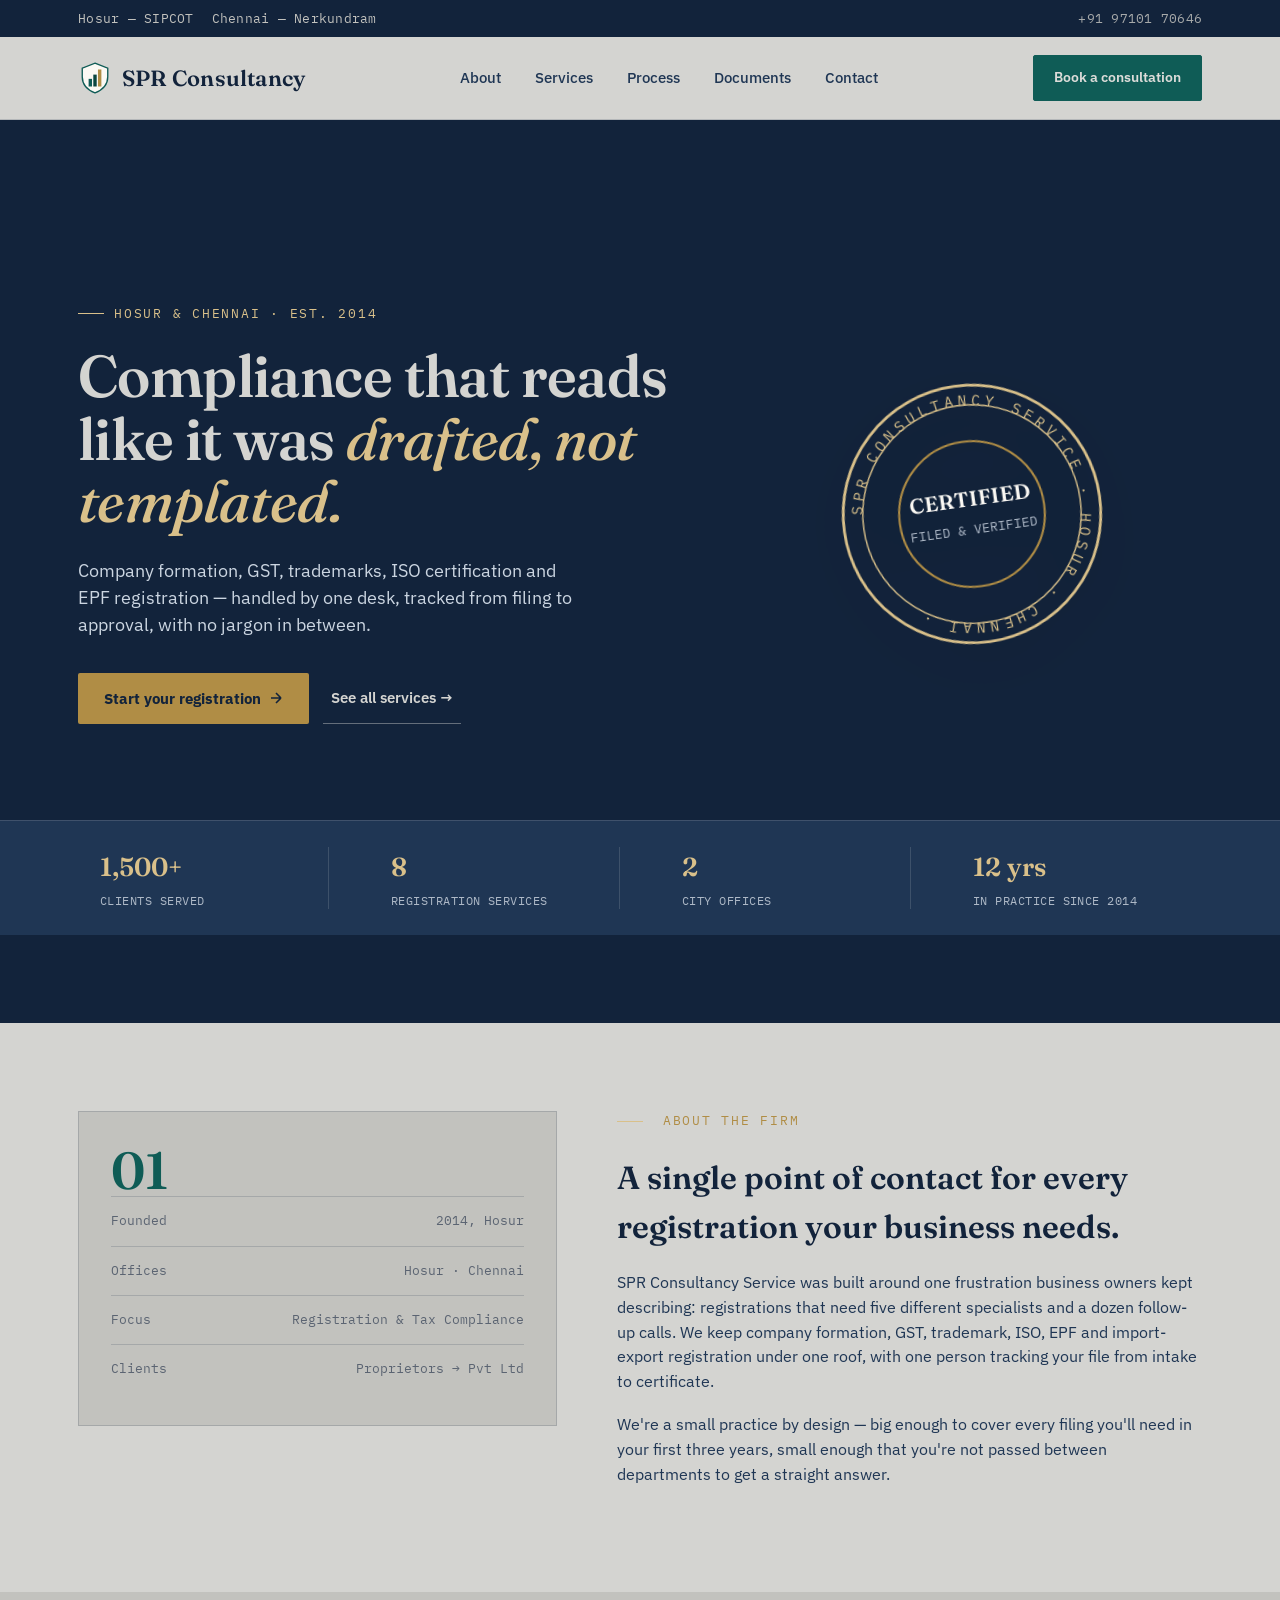
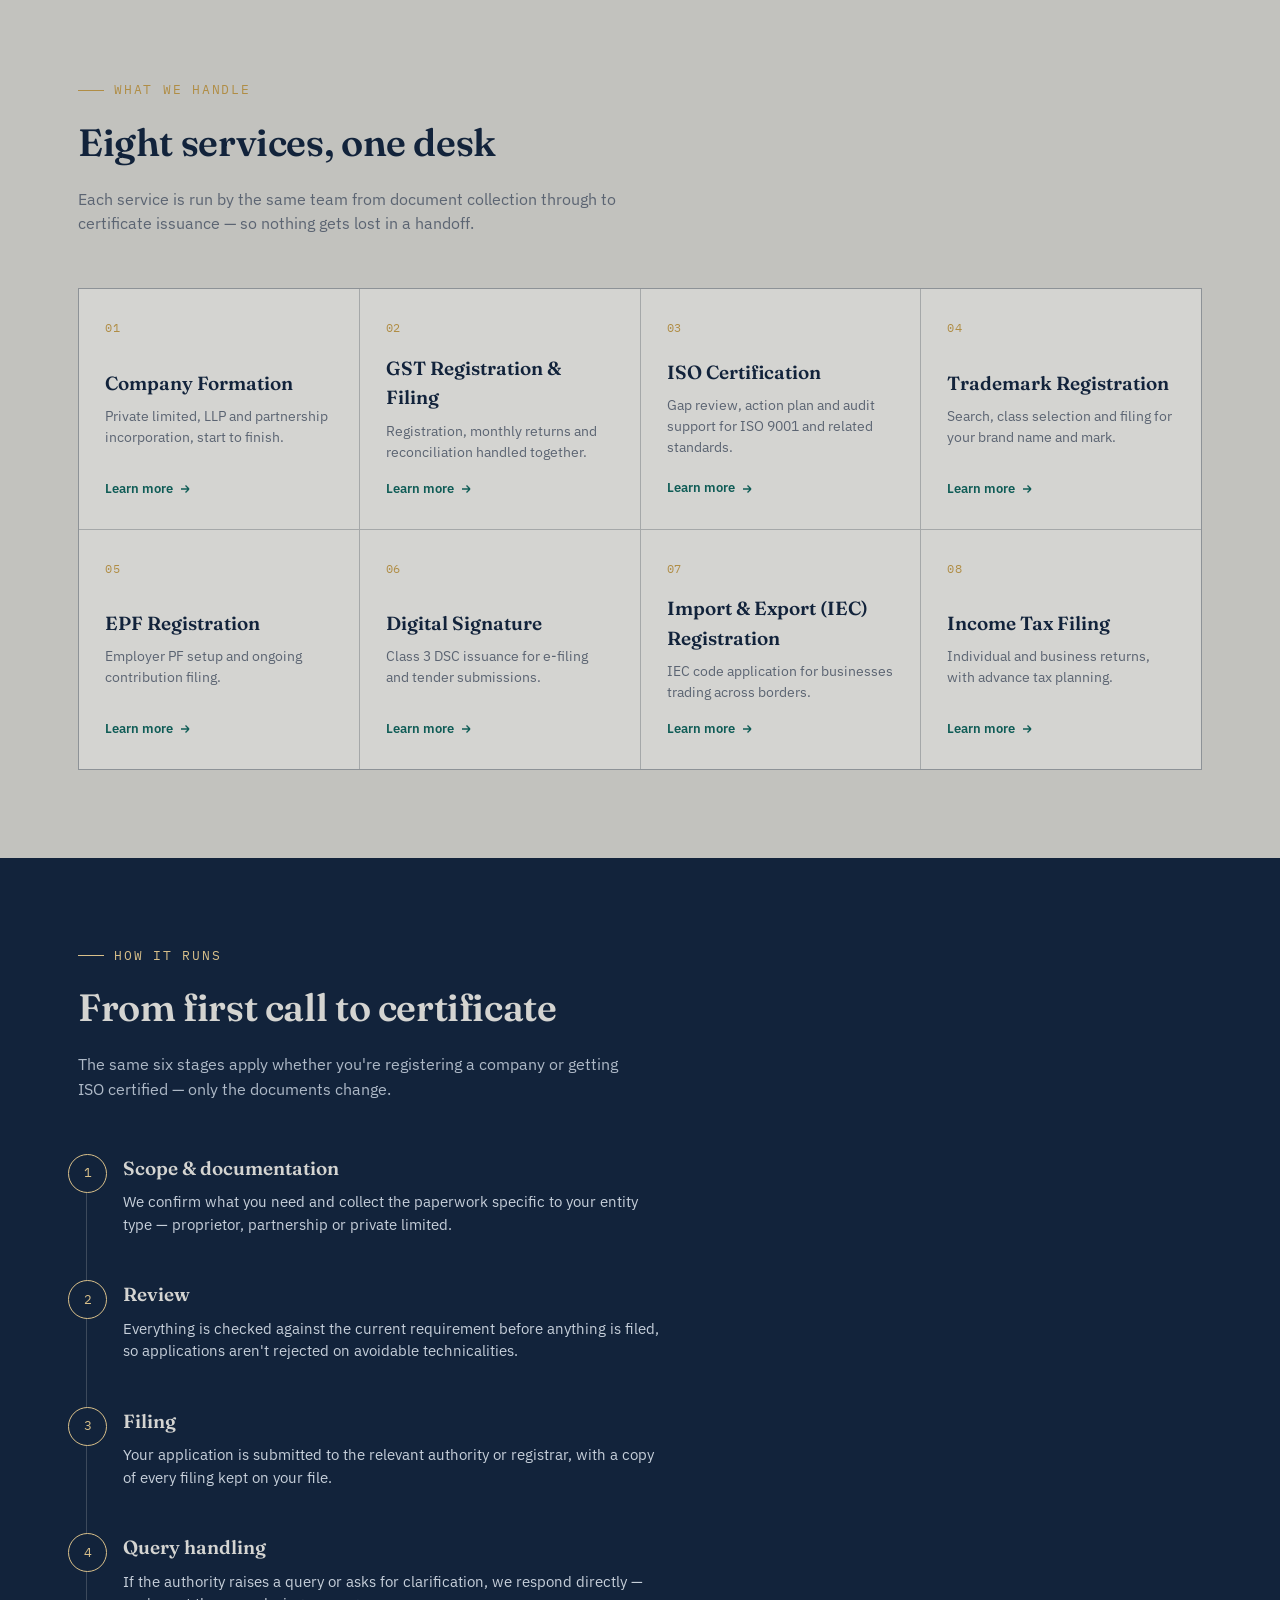
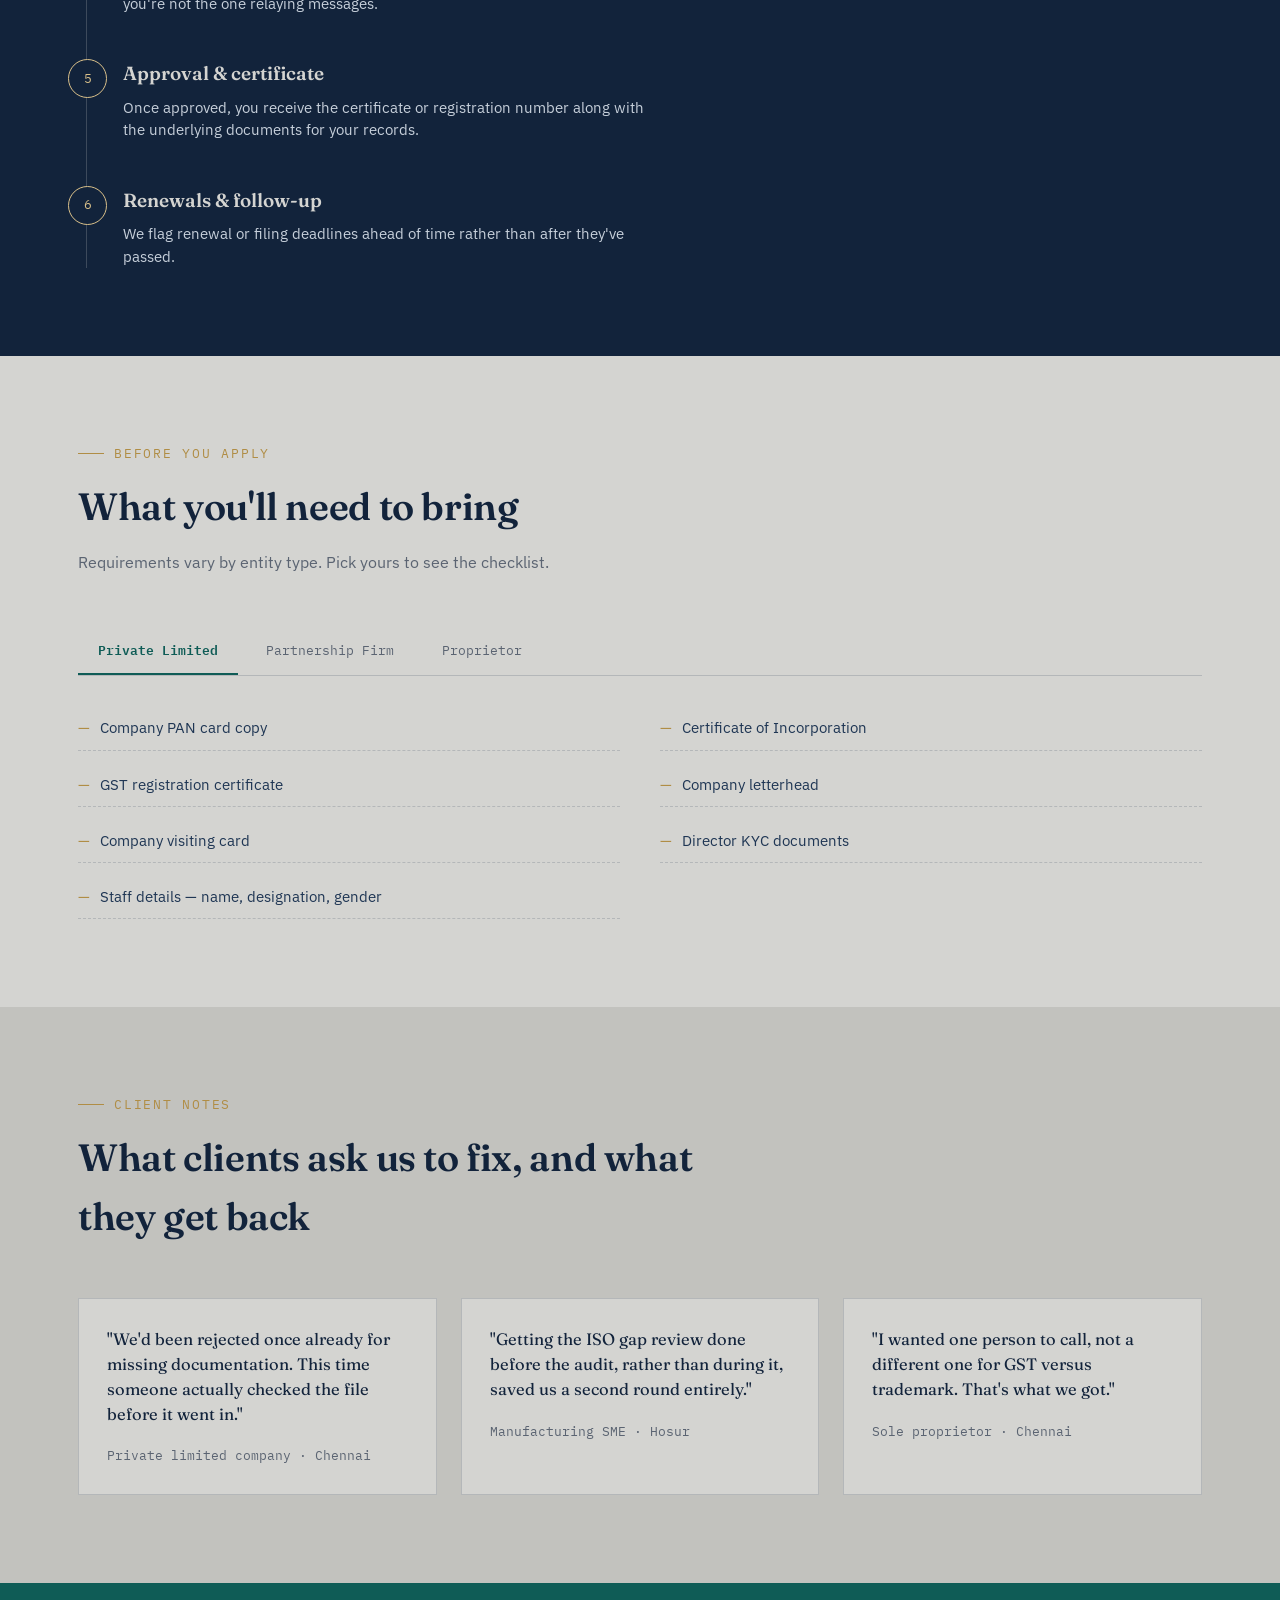
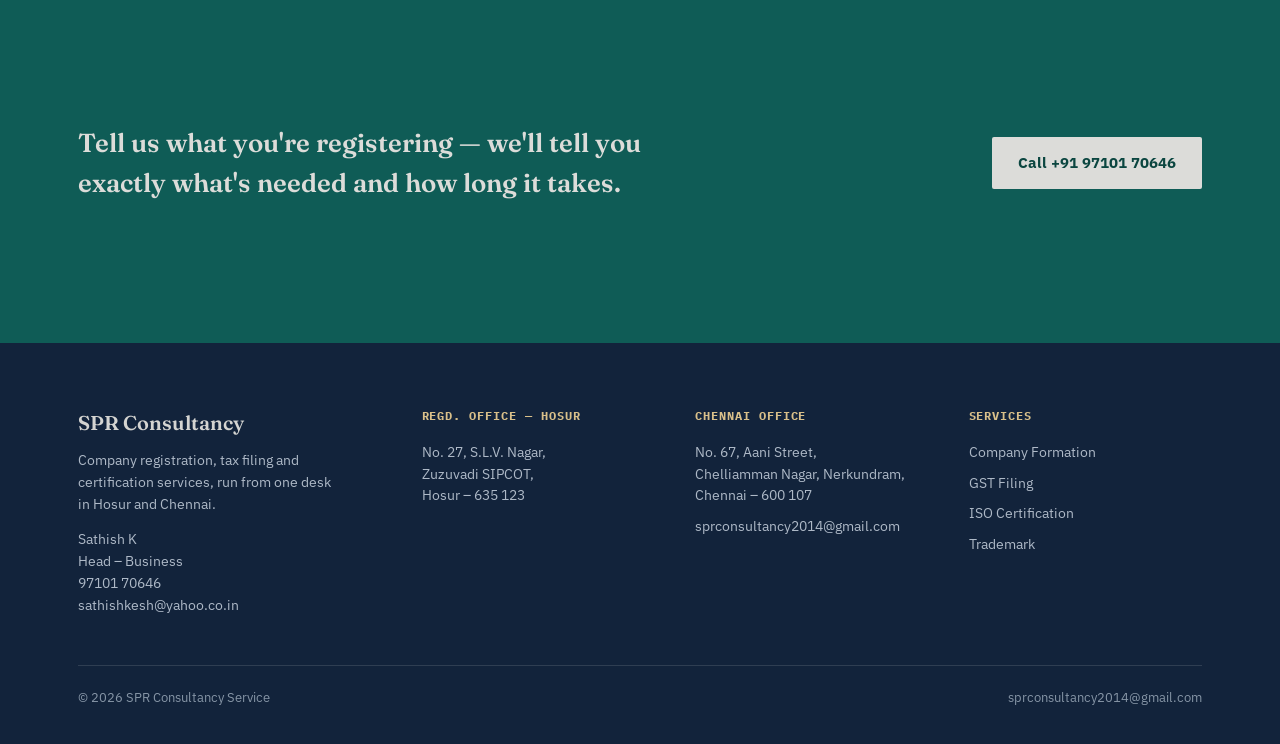
==== index.html @ db02fab6 "live" ====
<!DOCTYPE html>
<html lang="en">
<head>
<meta charset="UTF-8">
<meta name="viewport" content="width=device-width, initial-scale=1.0">
<title>SPR Consultancy Service — Business Registration, GST, ISO &amp; More</title>
<link rel="preconnect" href="https://fonts.googleapis.com">
<link rel="preconnect" href="https://fonts.gstatic.com" crossorigin>
<link href="https://fonts.googleapis.com/css2?family=Fraunces:opsz,wght@9..144,400;9..144,500;9..144,600&family=IBM+Plex+Sans:wght@400;500;600;700&family=IBM+Plex+Mono:wght@400;500&display=swap" rel="stylesheet">
<link rel="stylesheet" href="style.css">
</head>
<body>

<div class="topbar">
  <div class="wrap">
    <div class="locs"><span>Hosur — SIPCOT</span><span>Chennai — Nerkundram</span></div>
    <div><a href="tel:+919710170646">+91 97101 70646</a></div>
  </div>
</div>

<header class="nav">
  <div class="wrap">
    <div class="brand">
      <svg class="mark" viewBox="0 0 40 40" fill="none" xmlns="http://www.w3.org/2000/svg">
        <path d="M20 2.5 L35 8.5 V18.5 C35 27.5 29 34 20 37.5 C11 34 5 27.5 5 18.5 V8.5 Z" stroke="#0F5C56" stroke-width="1.6" fill="#FBF9F4"/>
        <rect x="12.5" y="21" width="4" height="9" fill="#0F5C56"/>
        <rect x="18" y="16" width="4" height="14" fill="#0B4640"/>
        <rect x="23.5" y="10" width="4" height="20" fill="#B08D45"/>
      </svg>
      SPR Consultancy
    </div>
    <nav class="navlinks">
      <a href="about.html">About</a>
      <a href="services.html">Services</a>
      <a href="#process">Process</a>
      <a href="#documents">Documents</a>
      <a href="contact.html">Contact</a>
    </nav>
    <a class="nav-cta" href="contact.html">Book a consultation</a>
  </div>
</header>

<section class="hero">
  <div class="wrap">
    <div>
      <div class="eyebrow">Hosur &amp; Chennai · Est. 2014</div>
      <h1>Compliance that reads like it was <em>drafted, not templated.</em></h1>
      <p class="lede">Company formation, GST, trademarks, ISO certification and EPF registration — handled by one desk, tracked from filing to approval, with no jargon in between.</p>
      <div class="hero-ctas">
        <a class="btn-primary" href="contact.html">
          Start your registration
          <svg width="14" height="14" viewBox="0 0 14 14" fill="none"><path d="M2 7H12M12 7L7 2M12 7L7 12" stroke="currentColor" stroke-width="1.6"/></svg>
        </a>
        <a class="btn-ghost" href="services.html">See all services →</a>
      </div>
    </div>
    <div class="stamp-wrap">
      <svg class="stamp" viewBox="0 0 200 200" xmlns="http://www.w3.org/2000/svg">
        <circle cx="100" cy="100" r="92" fill="none" stroke="#D9C08A" stroke-width="2"/>
        <circle cx="100" cy="100" r="78" fill="none" stroke="#D9C08A" stroke-width="1"/>
        <path id="circlePath" d="M 100,100 m -78,0 a 78,78 0 1,1 156,0 a 78,78 0 1,1 -156,0" fill="none"/>
        <text font-family="IBM Plex Mono, monospace" font-size="10.5" fill="#D9C08A" letter-spacing="3">
          <textPath href="#circlePath" startOffset="2%">SPR CONSULTANCY SERVICE · HOSUR · CHENNAI ·</textPath>
        </text>
        <circle cx="100" cy="100" r="52" fill="none" stroke="#B08D45" stroke-width="1.5"/>
        <text x="100" y="94" text-anchor="middle" font-family="Fraunces, serif" font-size="15" fill="#FBF9F4" font-weight="600">CERTIFIED</text>
        <text x="100" y="114" text-anchor="middle" font-family="IBM Plex Mono, monospace" font-size="9" fill="#AEB9C7">FILED &amp; VERIFIED</text>
      </svg>
    </div>
  </div>
  <div class="hero-stats">
    <div class="wrap">
      <div class="stat"><div class="num">1,500+</div><div class="lbl">CLIENTS SERVED</div></div>
      <div class="stat"><div class="num">8</div><div class="lbl">REGISTRATION SERVICES</div></div>
      <div class="stat"><div class="num">2</div><div class="lbl">CITY OFFICES</div></div>
      <div class="stat"><div class="num">12 yrs</div><div class="lbl">IN PRACTICE SINCE 2014</div></div>
    </div>
  </div>
</section>

<section class="about" id="about">
  <div class="wrap">
    <div class="about-figure">
      <div class="big">01</div>
      <div class="row"><span>Founded</span><span>2014, Hosur</span></div>
      <div class="row"><span>Offices</span><span>Hosur · Chennai</span></div>
      <div class="row"><span>Focus</span><span>Registration &amp; Tax Compliance</span></div>
      <div class="row"><span>Clients</span><span>Proprietors → Pvt Ltd</span></div>
    </div>
    <div>
      <div class="eyebrow" style="color:var(--gold)"><span></span>About the firm</div>
      <h2 style="font-family:var(--display); font-size:32px; font-weight:600; margin-bottom:18px;">A single point of contact for every registration your business needs.</h2>
      <p>SPR Consultancy Service was built around one frustration business owners kept describing: registrations that need five different specialists and a dozen follow-up calls. We keep company formation, GST, trademark, ISO, EPF and import-export registration under one roof, with one person tracking your file from intake to certificate.</p>
      <p>We're a small practice by design — big enough to cover every filing you'll need in your first three years, small enough that you're not passed between departments to get a straight answer.</p>
    </div>
  </div>
</section>

<section class="services" id="services">
  <div class="wrap">
    <div class="section-head">
      <div class="eyebrow">What we handle</div>
      <h2>Eight services, one desk</h2>
      <p>Each service is run by the same team from document collection through to certificate issuance — so nothing gets lost in a handoff.</p>
    </div>
    <div class="service-grid">
      <a class="service-card" href="services.html#company-formation">
        <div class="idx">01</div>
        <div><h3>Company Formation</h3><p>Private limited, LLP and partnership incorporation, start to finish.</p></div>
        <div class="go">Learn more <svg width="12" height="12" viewBox="0 0 12 12" fill="none"><path d="M2 6H10M10 6L6.5 2.5M10 6L6.5 9.5" stroke="currentColor" stroke-width="1.4"/></svg></div>
      </a>
      <a class="service-card" href="services.html#gst">
        <div class="idx">02</div>
        <div><h3>GST Registration &amp; Filing</h3><p>Registration, monthly returns and reconciliation handled together.</p></div>
        <div class="go">Learn more <svg width="12" height="12" viewBox="0 0 12 12" fill="none"><path d="M2 6H10M10 6L6.5 2.5M10 6L6.5 9.5" stroke="currentColor" stroke-width="1.4"/></svg></div>
      </a>
      <a class="service-card" href="services.html#iso-certification">
        <div class="idx">03</div>
        <div><h3>ISO Certification</h3><p>Gap review, action plan and audit support for ISO 9001 and related standards.</p></div>
        <div class="go">Learn more <svg width="12" height="12" viewBox="0 0 12 12" fill="none"><path d="M2 6H10M10 6L6.5 2.5M10 6L6.5 9.5" stroke="currentColor" stroke-width="1.4"/></svg></div>
      </a>
      <a class="service-card" href="services.html#trademark">
        <div class="idx">04</div>
        <div><h3>Trademark Registration</h3><p>Search, class selection and filing for your brand name and mark.</p></div>
        <div class="go">Learn more <svg width="12" height="12" viewBox="0 0 12 12" fill="none"><path d="M2 6H10M10 6L6.5 2.5M10 6L6.5 9.5" stroke="currentColor" stroke-width="1.4"/></svg></div>
      </a>
      <a class="service-card" href="services.html#epf">
        <div class="idx">05</div>
        <div><h3>EPF Registration</h3><p>Employer PF setup and ongoing contribution filing.</p></div>
        <div class="go">Learn more <svg width="12" height="12" viewBox="0 0 12 12" fill="none"><path d="M2 6H10M10 6L6.5 2.5M10 6L6.5 9.5" stroke="currentColor" stroke-width="1.4"/></svg></div>
      </a>
      <a class="service-card" href="services.html#digital-signature">
        <div class="idx">06</div>
        <div><h3>Digital Signature</h3><p>Class 3 DSC issuance for e-filing and tender submissions.</p></div>
        <div class="go">Learn more <svg width="12" height="12" viewBox="0 0 12 12" fill="none"><path d="M2 6H10M10 6L6.5 2.5M10 6L6.5 9.5" stroke="currentColor" stroke-width="1.4"/></svg></div>
      </a>
      <a class="service-card" href="services.html#import-export">
        <div class="idx">07</div>
        <div><h3>Import &amp; Export (IEC) Registration</h3><p>IEC code application for businesses trading across borders.</p></div>
        <div class="go">Learn more <svg width="12" height="12" viewBox="0 0 12 12" fill="none"><path d="M2 6H10M10 6L6.5 2.5M10 6L6.5 9.5" stroke="currentColor" stroke-width="1.4"/></svg></div>
      </a>
      <a class="service-card" href="services.html#income-tax">
        <div class="idx">08</div>
        <div><h3>Income Tax Filing</h3><p>Individual and business returns, with advance tax planning.</p></div>
        <div class="go">Learn more <svg width="12" height="12" viewBox="0 0 12 12" fill="none"><path d="M2 6H10M10 6L6.5 2.5M10 6L6.5 9.5" stroke="currentColor" stroke-width="1.4"/></svg></div>
      </a>
    </div>
  </div>
</section>

<section class="process" id="process">
  <div class="wrap">
    <div class="section-head">
      <div class="eyebrow">How it runs</div>
      <h2>From first call to certificate</h2>
      <p>The same six stages apply whether you're registering a company or getting ISO certified — only the documents change.</p>
    </div>
    <div class="timeline">
      <div class="tl-step" data-n="1"><h4>Scope &amp; documentation</h4><p>We confirm what you need and collect the paperwork specific to your entity type — proprietor, partnership or private limited.</p></div>
      <div class="tl-step" data-n="2"><h4>Review</h4><p>Everything is checked against the current requirement before anything is filed, so applications aren't rejected on avoidable technicalities.</p></div>
      <div class="tl-step" data-n="3"><h4>Filing</h4><p>Your application is submitted to the relevant authority or registrar, with a copy of every filing kept on your file.</p></div>
      <div class="tl-step" data-n="4"><h4>Query handling</h4><p>If the authority raises a query or asks for clarification, we respond directly — you're not the one relaying messages.</p></div>
      <div class="tl-step" data-n="5"><h4>Approval &amp; certificate</h4><p>Once approved, you receive the certificate or registration number along with the underlying documents for your records.</p></div>
      <div class="tl-step" data-n="6"><h4>Renewals &amp; follow-up</h4><p>We flag renewal or filing deadlines ahead of time rather than after they've passed.</p></div>
    </div>
  </div>
</section>

<section class="docs" id="documents">
  <div class="wrap">
    <div class="section-head">
      <div class="eyebrow">Before you apply</div>
      <h2>What you'll need to bring</h2>
      <p>Requirements vary by entity type. Pick yours to see the checklist.</p>
    </div>
    <div class="doc-tabs">
      <button class="doc-tab active" data-tab="pvt">Private Limited</button>
      <button class="doc-tab" data-tab="partner">Partnership Firm</button>
      <button class="doc-tab" data-tab="prop">Proprietor</button>
    </div>
    <ul class="doc-panel active" id="pvt">
      <li>Company PAN card copy</li>
      <li>Certificate of Incorporation</li>
      <li>GST registration certificate</li>
      <li>Company letterhead</li>
      <li>Company visiting card</li>
      <li>Director KYC documents</li>
      <li>Staff details — name, designation, gender</li>
    </ul>
    <ul class="doc-panel" id="partner">
      <li>Firm PAN card copy</li>
      <li>Partnership deed</li>
      <li>GST registration certificate</li>
      <li>Firm letterhead</li>
      <li>Firm visiting card</li>
      <li>Partner KYC documents</li>
      <li>Staff details — name, designation, gender</li>
    </ul>
    <ul class="doc-panel" id="prop">
      <li>PAN card copy</li>
      <li>Aadhaar card</li>
      <li>GST registration certificate</li>
      <li>Business letterhead</li>
      <li>Business visiting card</li>
      <li>Proprietor KYC documents</li>
      <li>Staff details — name, designation, gender</li>
    </ul>
  </div>
</section>

<section class="reviews">
  <div class="wrap">
    <div class="section-head">
      <div class="eyebrow">Client notes</div>
      <h2>What clients ask us to fix, and what they get back</h2>
    </div>
    <div class="review-row">
      <div class="review-card">
        <div class="quote">"We'd been rejected once already for missing documentation. This time someone actually checked the file before it went in."</div>
        <div class="who">Private limited company · Chennai</div>
      </div>
      <div class="review-card">
        <div class="quote">"Getting the ISO gap review done before the audit, rather than during it, saved us a second round entirely."</div>
        <div class="who">Manufacturing SME · Hosur</div>
      </div>
      <div class="review-card">
        <div class="quote">"I wanted one person to call, not a different one for GST versus trademark. That's what we got."</div>
        <div class="who">Sole proprietor · Chennai</div>
      </div>
    </div>
  </div>
</section>

<section class="cta-band" id="contact">
  <div class="wrap">
    <h3>Tell us what you're registering — we'll tell you exactly what's needed and how long it takes.</h3>
    <a class="btn-primary" href="tel:+919710170646">Call +91 97101 70646</a>
  </div>
</section>

<footer>
  <div class="wrap">
    <div class="foot-grid">
      <div class="foot-col">
        <div class="foot-brand">SPR Consultancy</div>
        <p style="max-width:32ch;">Company registration, tax filing and certification services, run from one desk in Hosur and Chennai.</p>
        <p style="margin-top:14px;">Sathish K<br>Head – Business<br><a href="tel:+919710170646">97101 70646</a><br><a href="mailto:sathishkesh@yahoo.co.in">sathishkesh@yahoo.co.in</a></p>
      </div>
      <div class="foot-col">
        <h5>Regd. Office — Hosur</h5>
        <p>No. 27, S.L.V. Nagar,<br>Zuzuvadi SIPCOT,<br>Hosur – 635 123</p>
      </div>
      <div class="foot-col">
        <h5>Chennai Office</h5>
        <p>No. 67, Aani Street,<br>Chelliamman Nagar, Nerkundram,<br>Chennai – 600 107</p>
        <p><a href="mailto:sprconsultancy2014@gmail.com">sprconsultancy2014@gmail.com</a></p>
      </div>
      <div class="foot-col">
        <h5>Services</h5>
        <ul>
          <li><a href="services.html">Company Formation</a></li>
          <li><a href="services.html">GST Filing</a></li>
          <li><a href="services.html">ISO Certification</a></li>
          <li><a href="services.html">Trademark</a></li>
        </ul>
      </div>
    </div>
    <div class="foot-bottom">
      <span>© 2026 SPR Consultancy Service</span>
      <span>sprconsultancy2014@gmail.com</span>
    </div>
  </div>
</footer>

<script>
  document.querySelectorAll('.doc-tab').forEach(tab=>{
    tab.addEventListener('click', ()=>{
      document.querySelectorAll('.doc-tab').forEach(t=>t.classList.remove('active'));
      document.querySelectorAll('.doc-panel').forEach(p=>p.classList.remove('active'));
      tab.classList.add('active');
      document.getElementById(tab.dataset.tab).classList.add('active');
    });
  });
</script>

</body>
</html>
---- style.css ----
:root{
    --ink:#12233B;
    --ink-soft:#1F3654;
    --paper:#D4D4D1;
    --paper-dim:#C2C2BE;
    --teal:#0F5C56;
    --teal-deep:#0B4640;
    --gold:#B08D45;
    --gold-soft:#D9C08A;
    --slate:#5B6472;
    --line:rgba(18,35,59,0.16);
    --white:#DCDCD9;

    --display:'Fraunces', serif;
    --body:'IBM Plex Sans', sans-serif;
    --mono:'IBM Plex Mono', monospace;
  }

  *{box-sizing:border-box; margin:0; padding:0;}
  html{scroll-behavior:smooth;}
  body{
    font-family:var(--body);
    color:var(--ink);
    background:var(--paper);
    line-height:1.55;
    -webkit-font-smoothing:antialiased;
  }
  img{max-width:100%; display:block;}
  a{color:inherit; text-decoration:none;}
  ul{list-style:none;}
  .wrap{max-width:1180px; margin:0 auto; padding:0 28px;}

  @media (prefers-reduced-motion: reduce){
    *{animation-duration:0.001ms !important; animation-iteration-count:1 !important; transition-duration:0.001ms !important;}
  }

  /* ---------- Top bar ---------- */
  .topbar{
    background:var(--ink);
    color:var(--paper-dim);
    font-family:var(--mono);
    font-size:12.5px;
    letter-spacing:0.02em;
  }
  .topbar .wrap{
    display:flex; justify-content:space-between; align-items:center;
    padding-top:9px; padding-bottom:9px; flex-wrap:wrap; gap:6px;
  }
  .topbar a{opacity:0.85; transition:opacity .15s;}
  .topbar a:hover{opacity:1;}
  .topbar .locs span{margin-right:18px;}
  .topbar .locs span:last-child{margin-right:0;}

  /* ---------- Nav ---------- */
  header.nav{
    background:var(--paper);
    border-bottom:1px solid var(--line);
    position:sticky; top:0; z-index:50;
  }
  header.nav .wrap{
    display:flex; align-items:center; justify-content:space-between;
    padding-top:18px; padding-bottom:18px;
  }
  .brand{
    display:flex; align-items:center; gap:10px;
    font-family:var(--display);
    font-size:22px; font-weight:600; letter-spacing:0.01em;
  }
  .brand .mark{
    width:34px; height:34px; flex:none;
  }
  .navlinks{display:flex; gap:34px; align-items:center;}
  .navlinks a{
    font-size:14.5px; font-weight:500; color:var(--ink-soft);
    position:relative; padding:4px 0;
  }
  .navlinks a::after{
    content:''; position:absolute; left:0; bottom:-2px; height:1.5px; width:0;
    background:var(--teal); transition:width .2s ease;
  }
  .navlinks a:hover::after{width:100%;}
  .nav-cta{
    background:var(--teal); color:var(--white); font-weight:600; font-size:14px;
    padding:11px 20px; border-radius:2px; border:1px solid var(--teal);
    transition:background .15s, color .15s;
  }
  .nav-cta:hover{background:var(--teal-deep); border-color:var(--teal-deep);}

  /* ---------- Hero ---------- */
  .hero{
    background:var(--ink);
    color:var(--paper);
    position:relative;
    overflow:hidden;
  }
  .hero .wrap{
    display:grid; grid-template-columns:1.15fr 0.85fr; gap:40px; align-items:center;
    padding-top:96px; padding-bottom:96px;
  }
  .eyebrow{
    font-family:var(--mono); font-size:12.5px; letter-spacing:0.14em; text-transform:uppercase;
    color:var(--gold-soft); margin-bottom:22px; display:flex; align-items:center; gap:10px;
  }
  .eyebrow::before{content:''; width:26px; height:1px; background:var(--gold-soft); display:inline-block;}
  h1{
    font-family:var(--display); font-weight:600; font-size:clamp(38px, 4.6vw, 60px);
    line-height:1.06; letter-spacing:-0.01em; margin-bottom:24px;
  }
  h1 em{font-style:italic; color:var(--gold-soft); font-weight:500;}
  .hero p.lede{
    font-size:17.5px; color:#CBD5E1; max-width:46ch; margin-bottom:34px;
  }
  .hero-ctas{display:flex; gap:14px; flex-wrap:wrap; align-items:center;}
  .btn-primary{
    background:var(--gold); color:var(--ink); font-weight:700; font-size:15px;
    padding:14px 26px; border-radius:2px; transition:background .15s, transform .15s;
    display:inline-flex; align-items:center; gap:8px;
  }
  .btn-primary:hover{background:var(--gold-soft); transform:translateY(-1px);}
  .btn-ghost{
    color:var(--paper); font-weight:600; font-size:15px; padding:14px 8px;
    border-bottom:1px solid rgba(251,249,244,0.35);
    transition:border-color .15s;
  }
  .btn-ghost:hover{border-color:var(--paper);}

  .stamp-wrap{display:flex; justify-content:center; align-items:center; position:relative;}
  .stamp{
    width:280px; height:280px; transform:rotate(-8deg);
    filter:drop-shadow(0 18px 30px rgba(0,0,0,0.35));
  }

  .hero-stats{
    border-top:1px solid rgba(251,249,244,0.14);
    background:var(--ink-soft);
  }
  .hero-stats .wrap{
    display:grid; grid-template-columns:repeat(4,1fr);
    padding-top:26px; padding-bottom:26px;
  }
  .hero-stats .stat{border-right:1px solid rgba(251,249,244,0.14); padding:0 22px;}
  .hero-stats .stat:last-child{border-right:none;}
  .hero-stats .num{
    font-family:var(--display); font-size:26px; font-weight:600; color:var(--gold-soft);
  }
  .hero-stats .lbl{font-family:var(--mono); font-size:11.5px; color:#AEB9C7; letter-spacing:0.04em; margin-top:4px;}

  /* ---------- Section scaffolding ---------- */
  section{padding-top:88px; padding-bottom:88px;}
  .section-head{max-width:640px; margin-bottom:52px;}
  .section-head .eyebrow{color:var(--gold); margin-bottom:14px;}
  .section-head .eyebrow::before{background:var(--gold);}
  .section-head h2{
    font-family:var(--display); font-size:clamp(28px,3vw,38px); font-weight:600;
    letter-spacing:-0.01em; color:var(--ink);
  }
  .section-head p{color:var(--slate); margin-top:14px; font-size:16px; max-width:56ch;}

  /* ---------- About ---------- */
  .about{background:var(--paper);}
  .about .wrap{display:grid; grid-template-columns:0.9fr 1.1fr; gap:60px; align-items:start;}
  .about-figure{
    background:var(--paper-dim); border:1px solid var(--line); padding:32px;
    font-family:var(--mono); font-size:13px; color:var(--slate);
  }
  .about-figure .big{
    font-family:var(--display); font-size:52px; font-weight:600; color:var(--teal); line-height:1;
  }
  .about-figure .row{display:flex; justify-content:space-between; padding:14px 0; border-top:1px solid var(--line);}
  .about-figure .row:first-of-type{border-top:none; padding-top:0;}
  .about p{color:var(--ink-soft); font-size:16px; margin-bottom:18px; max-width:60ch;}

  /* ---------- Services ---------- */
  .services{background:var(--paper-dim);}
  .service-grid{
    display:grid; grid-template-columns:repeat(4,1fr); gap:1px;
    background:var(--line); border:1px solid var(--line);
  }
  .service-card{
    background:var(--paper); padding:30px 26px; min-height:190px;
    display:flex; flex-direction:column; justify-content:space-between;
    transition:background .18s; color:inherit; text-decoration:none;
  }
  .service-card:hover{background:var(--white);}
  .service-card .idx{font-family:var(--mono); font-size:12px; color:var(--gold); letter-spacing:0.05em;}
  .service-card h3{
    font-family:var(--display); font-weight:600; font-size:19px; margin-top:16px; margin-bottom:8px;
  }
  .service-card p{font-size:13.5px; color:var(--slate); margin-bottom:16px;}
  .service-card .go{font-size:13px; font-weight:600; color:var(--teal); display:inline-flex; align-items:center; gap:6px;}
  .service-card .go svg{transition:transform .15s;}
  .service-card:hover .go svg{transform:translateX(3px);}

  @media (max-width:900px){
    .service-grid{grid-template-columns:repeat(2,1fr);}
  }
  @media (max-width:560px){
    .service-grid{grid-template-columns:1fr;}
  }

  /* ---------- Process ---------- */
  .process{background:var(--ink); color:var(--paper);}
  .process .section-head h2{color:var(--paper);}
  .process .section-head p{color:#AEB9C7;}
  .process .section-head .eyebrow{color:var(--gold-soft);}
  .process .section-head .eyebrow::before{background:var(--gold-soft);}
  .timeline{border-left:1px solid rgba(251,249,244,0.18); margin-left:8px;}
  .tl-step{position:relative; padding:0 0 44px 36px;}
  .tl-step:last-child{padding-bottom:0;}
  .tl-step::before{
    content:attr(data-n); position:absolute; left:-19px; top:0;
    width:37px; height:37px; border-radius:50%; background:var(--ink);
    border:1px solid var(--gold-soft); color:var(--gold-soft);
    font-family:var(--mono); font-size:13px; display:flex; align-items:center; justify-content:center;
  }
  .tl-step h4{font-family:var(--display); font-weight:600; font-size:19px; margin-bottom:8px;}
  .tl-step p{color:#C6CFDA; font-size:14.5px; max-width:60ch;}

  /* ---------- Documents ---------- */
  .docs{background:var(--paper);}
  .doc-tabs{display:flex; gap:8px; margin-bottom:0; border-bottom:1px solid var(--line);}
  .doc-tab{
    font-family:var(--mono); font-size:13px; padding:12px 20px; color:var(--slate);
    border-bottom:2px solid transparent; cursor:pointer; background:none; border-top:none; border-left:none; border-right:none;
  }
  .doc-tab.active{color:var(--teal); border-bottom-color:var(--teal); font-weight:600;}
  .doc-panel{display:none; padding-top:30px;}
  .doc-panel.active{display:grid; grid-template-columns:repeat(2,1fr); gap:12px 40px;}
  .doc-panel li{
    font-size:15px; color:var(--ink-soft); padding:10px 0; border-bottom:1px dashed var(--line);
    display:flex; gap:10px; align-items:baseline;
  }
  .doc-panel li::before{content:'—'; color:var(--gold); flex:none;}
  @media (max-width:640px){ .doc-panel.active{grid-template-columns:1fr;} }

  /* ---------- Testimonials ---------- */
  .reviews{background:var(--paper-dim);}
  .review-row{display:grid; grid-template-columns:repeat(3,1fr); gap:24px;}
  .review-card{
    background:var(--paper); border:1px solid var(--line); padding:28px;
  }
  .review-card .quote{font-family:var(--display); font-size:16.5px; line-height:1.5; color:var(--ink); margin-bottom:20px;}
  .review-card .who{font-family:var(--mono); font-size:12.5px; color:var(--slate);}
  @media (max-width:900px){ .review-row{grid-template-columns:1fr;} }

  /* ---------- CTA band ---------- */
  .cta-band{
    background:var(--teal); color:var(--white);
  }
  .cta-band .wrap{
    display:flex; justify-content:space-between; align-items:center; flex-wrap:wrap; gap:24px;
    padding-top:52px; padding-bottom:52px;
  }
  .cta-band h3{font-family:var(--display); font-size:26px; font-weight:600; max-width:36ch;}
  .cta-band .btn-primary{background:var(--white); color:var(--teal-deep);}
  .cta-band .btn-primary:hover{background:var(--paper-dim);}

  /* ---------- Footer ---------- */
  footer{background:var(--ink); color:#AEB9C7; font-size:14px;}
  footer .wrap{padding-top:64px; padding-bottom:36px;}
  .foot-grid{display:grid; grid-template-columns:1.3fr 1fr 1fr 1fr; gap:40px; padding-bottom:40px;}
  .foot-col h5{
    font-family:var(--mono); font-size:12px; letter-spacing:0.08em; text-transform:uppercase;
    color:var(--gold-soft); margin-bottom:16px;
  }
  .foot-col p, .foot-col li{margin-bottom:9px; color:#AEB9C7;}
  .foot-col a:hover{color:var(--paper);}
  .foot-brand{font-family:var(--display); font-size:20px; color:var(--paper); font-weight:600; margin-bottom:12px;}
  .foot-bottom{
    border-top:1px solid rgba(251,249,244,0.12); padding-top:22px;
    display:flex; justify-content:space-between; flex-wrap:wrap; gap:10px; font-size:12.5px; color:#8695A6;
  }
  @media (max-width:800px){ .foot-grid{grid-template-columns:1fr 1fr;} }
  @media (max-width:520px){ .foot-grid{grid-template-columns:1fr;} }

  @media (max-width:900px){
    .hero .wrap{grid-template-columns:1fr;}
    .stamp-wrap{order:-1;}
    .stamp{width:180px; height:180px;}
    .about .wrap{grid-template-columns:1fr;}
    .hero-stats .wrap{grid-template-columns:repeat(2,1fr); row-gap:20px;}
    .hero-stats .stat:nth-child(2){border-right:none;}
    .navlinks{display:none;}
  }
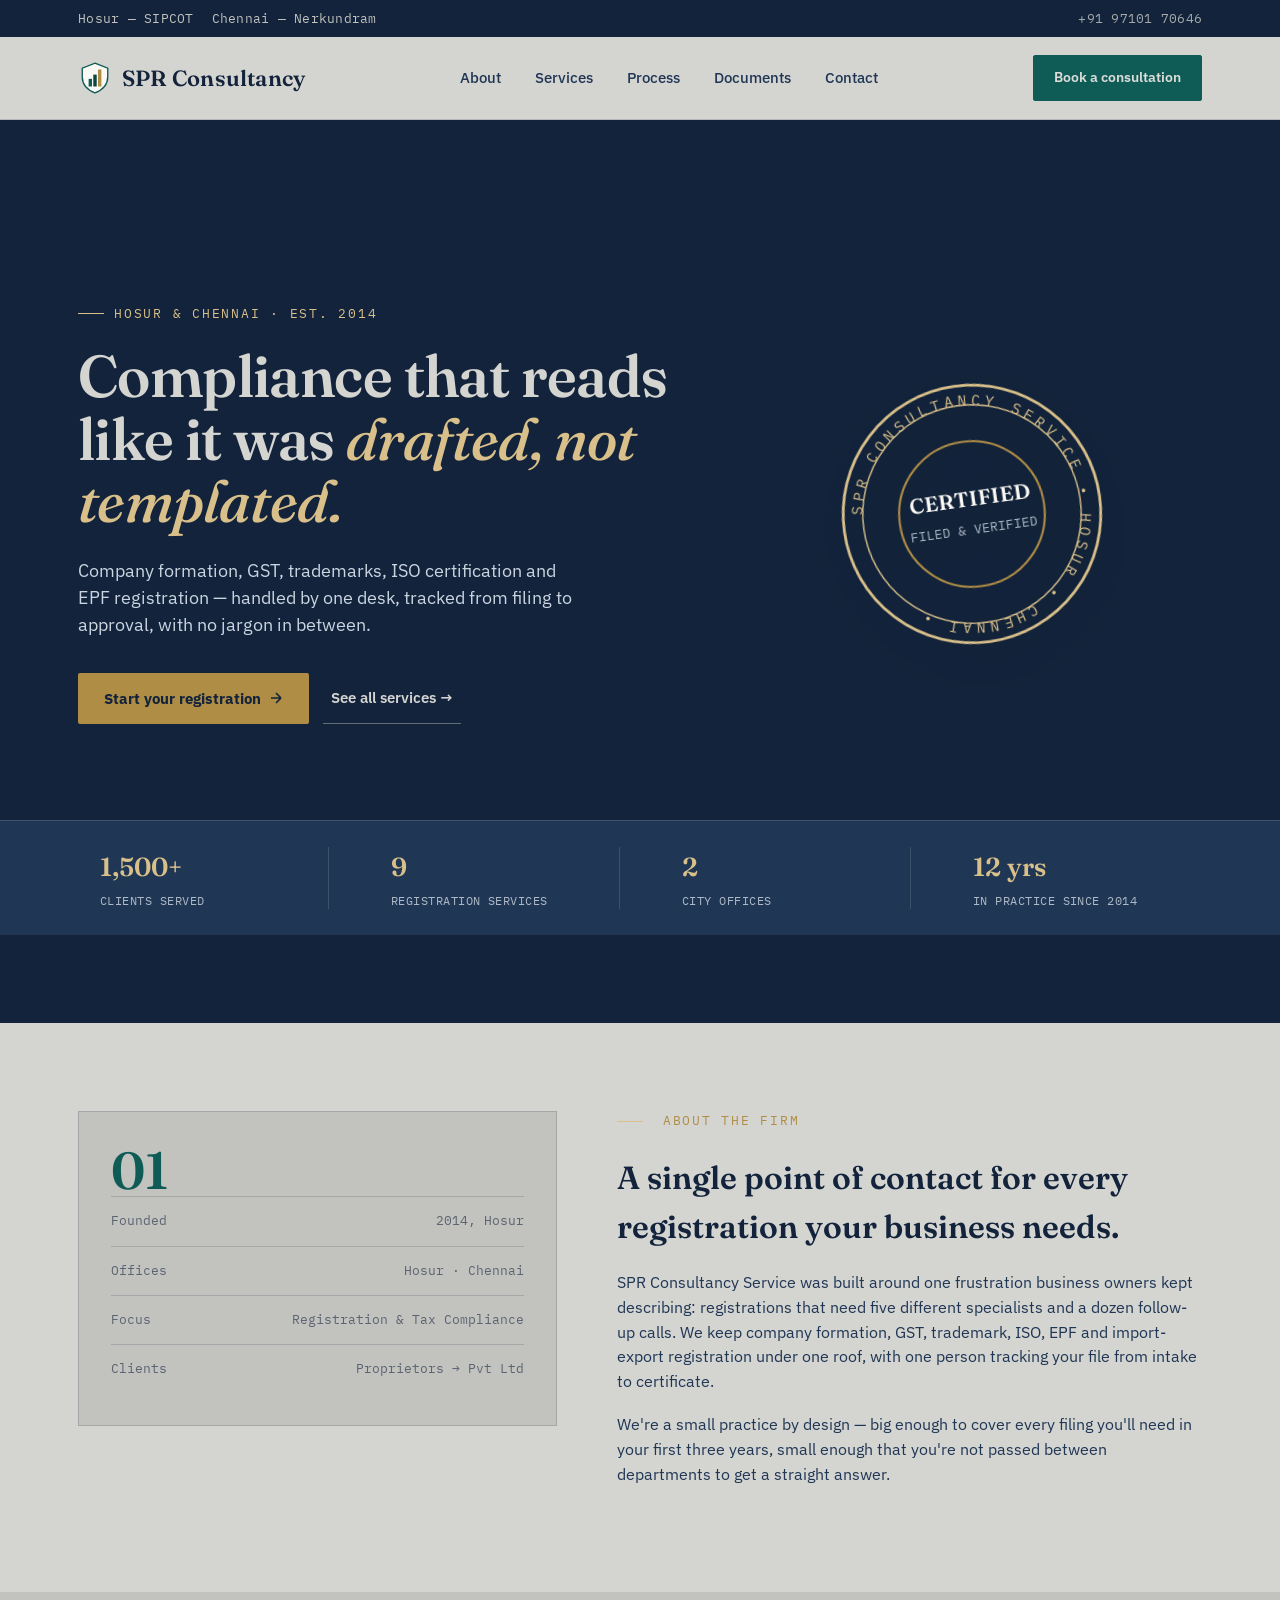
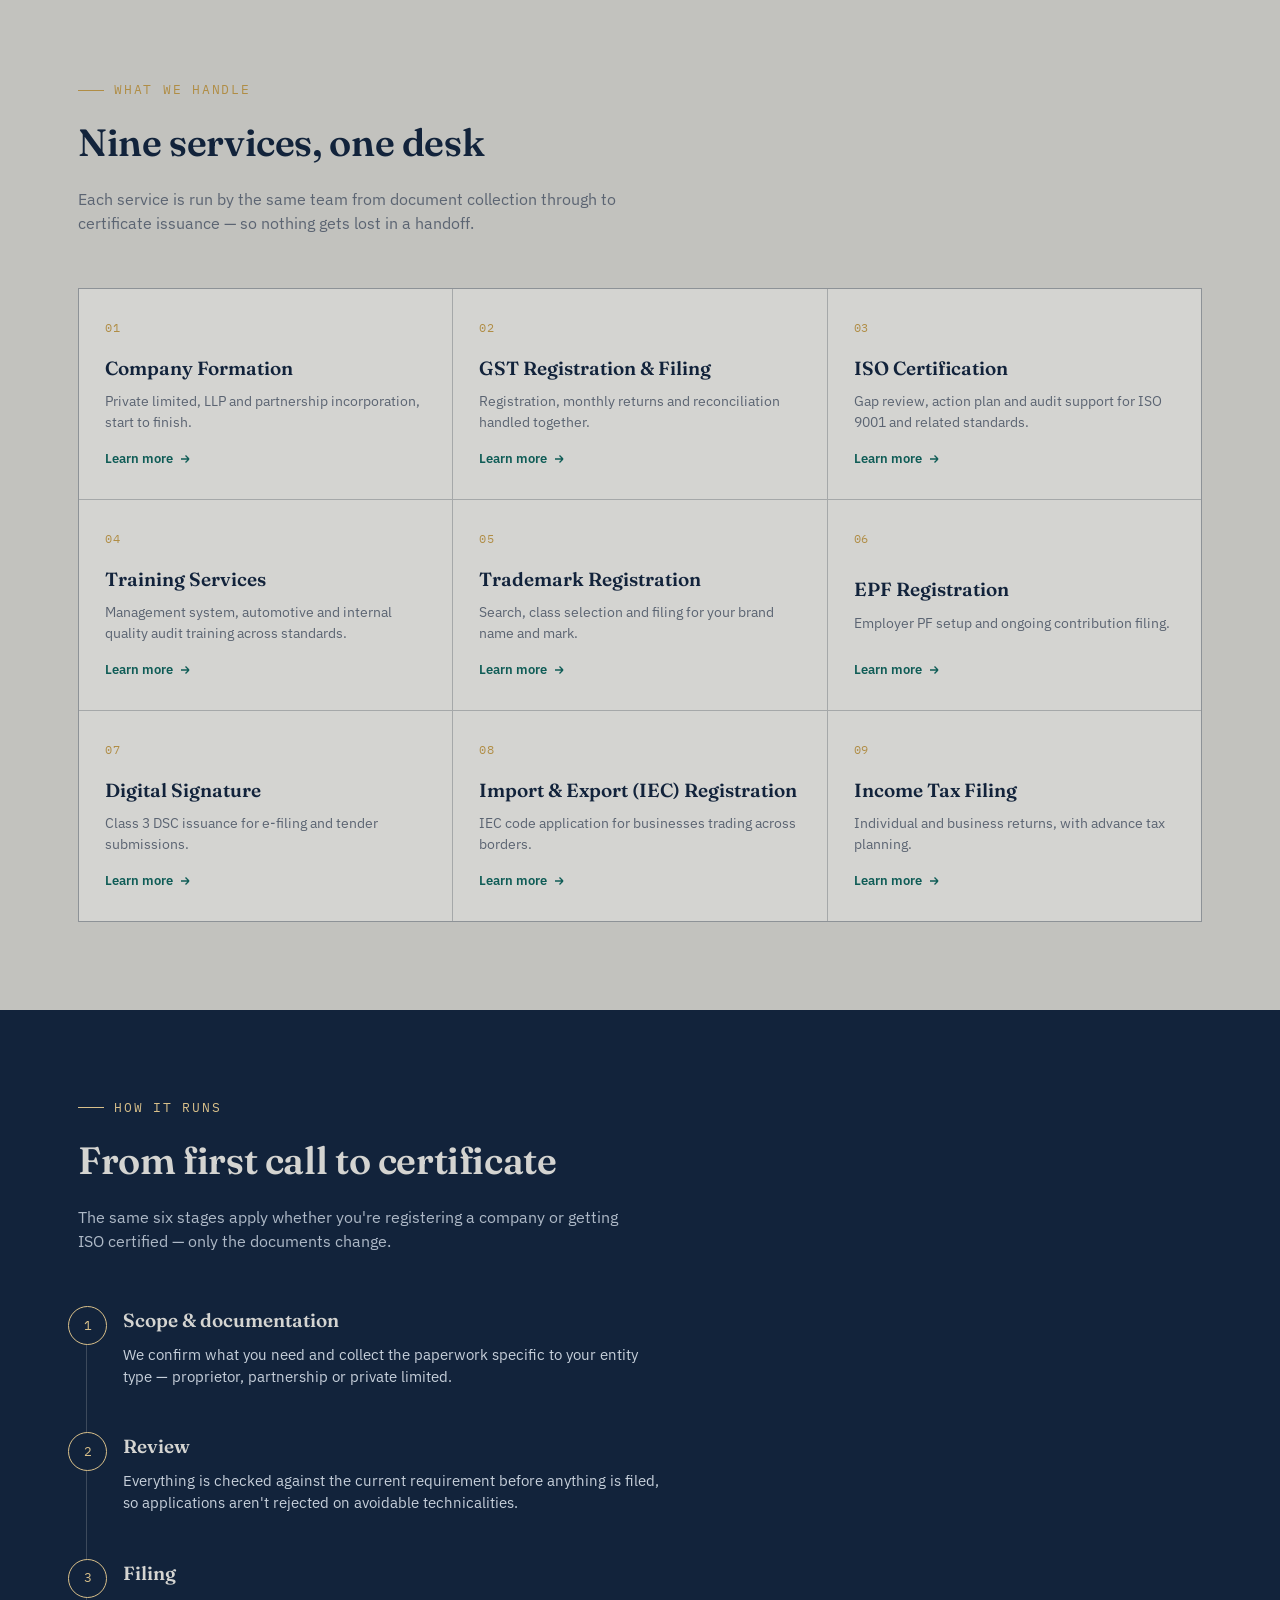
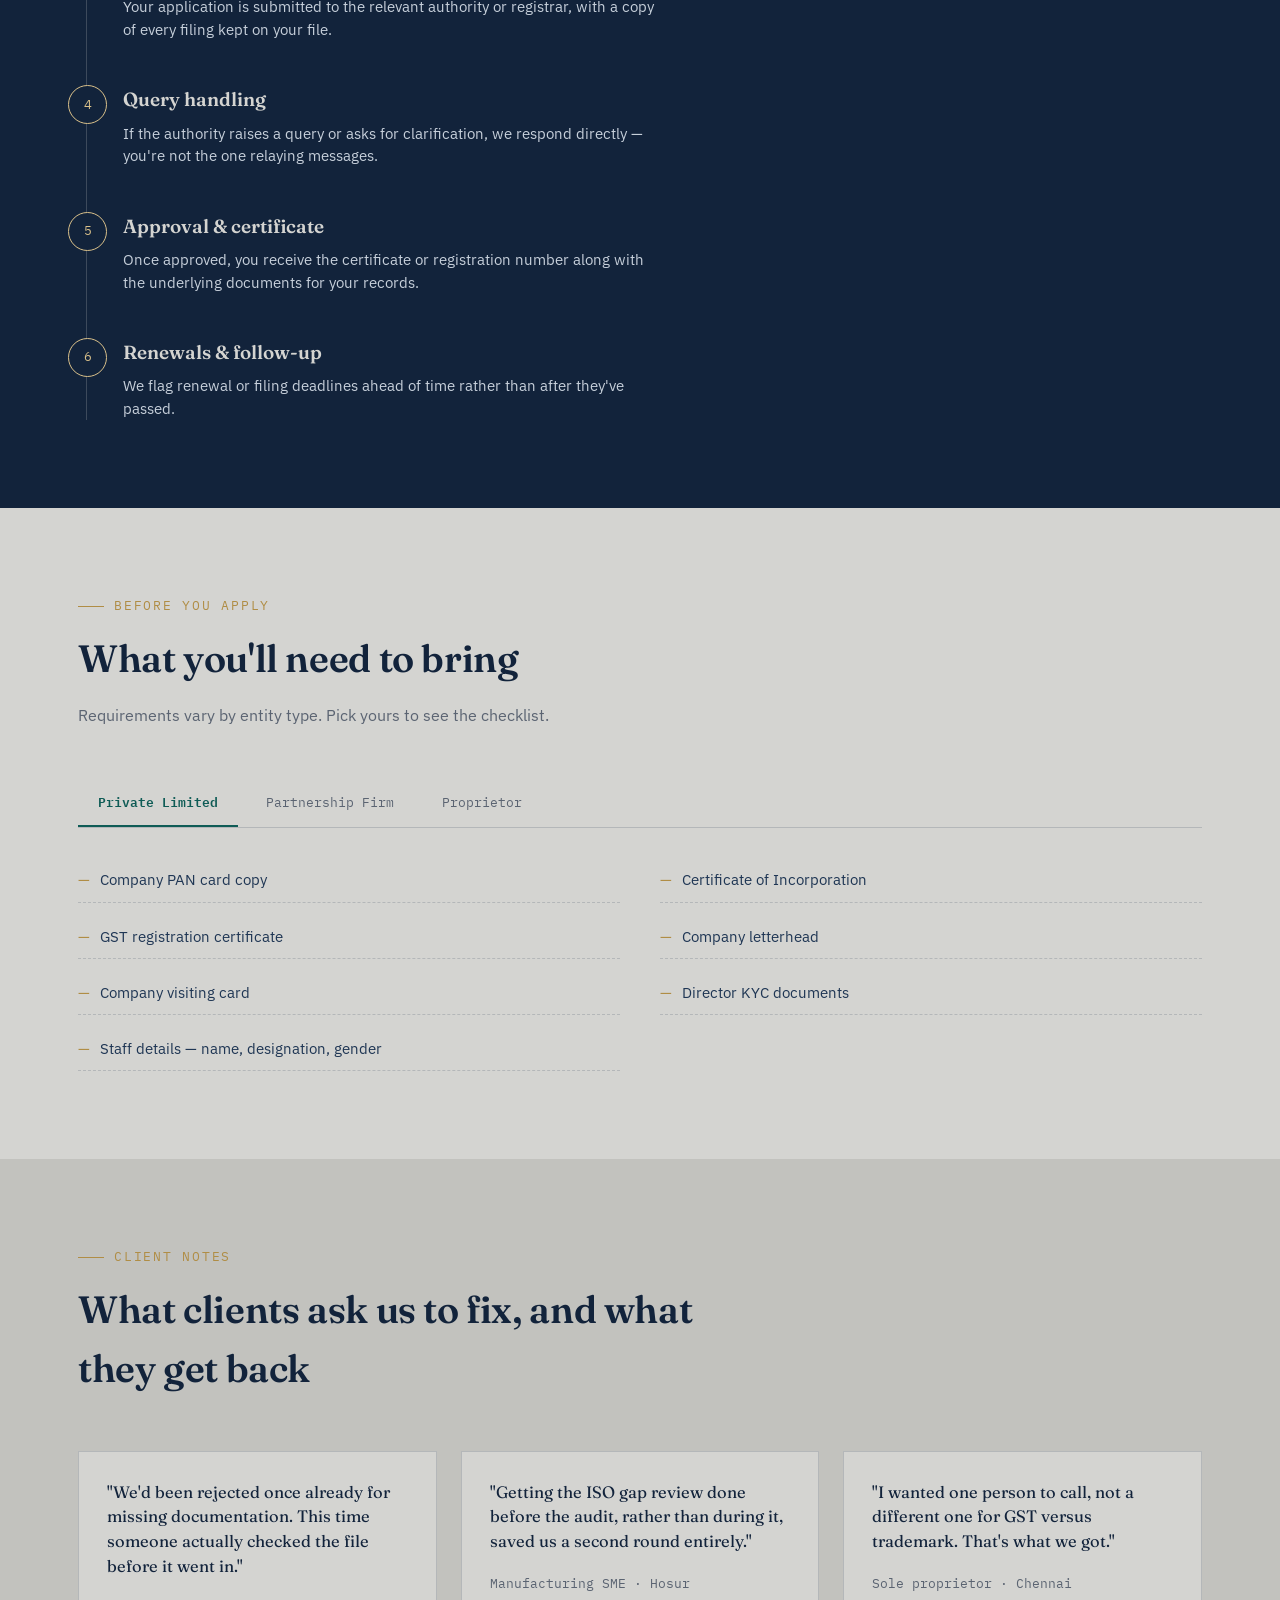
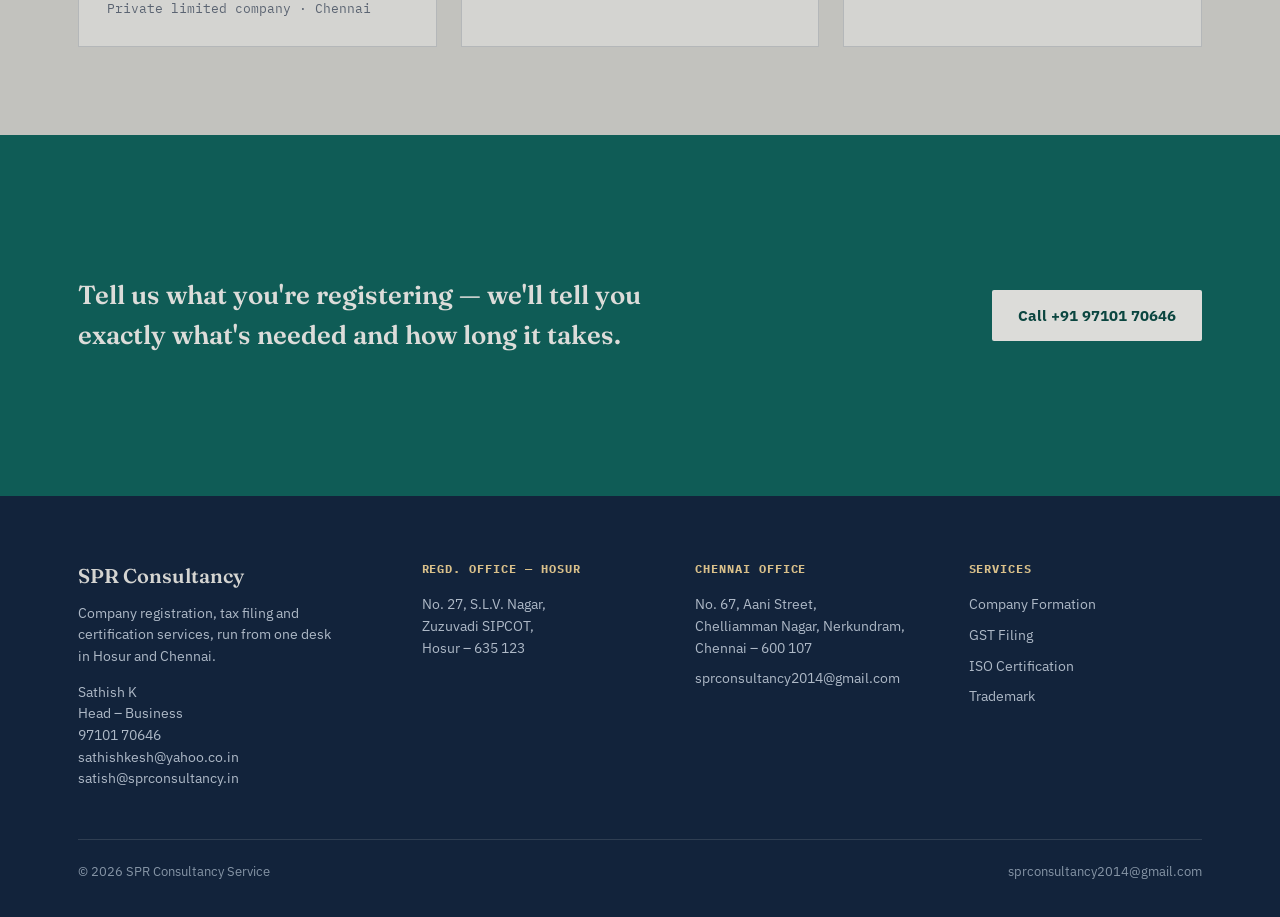
==== commit 0a5df0bc: "live" ====
--- a/index.html
+++ b/index.html
@@ -60,7 +60,7 @@
         <circle cx="100" cy="100" r="78" fill="none" stroke="#D9C08A" stroke-width="1"/>
         <path id="circlePath" d="M 100,100 m -78,0 a 78,78 0 1,1 156,0 a 78,78 0 1,1 -156,0" fill="none"/>
         <text font-family="IBM Plex Mono, monospace" font-size="10.5" fill="#D9C08A" letter-spacing="3">
-          <textPath href="#circlePath" startOffset="2%">SPR CONSULTANCY SERVICE · HOSUR · CHENNAI ·</textPath>
+          <textPath href="#circlePath" startOffset="2%">SPR CONSULTANCY SERVICE &#8226; HOSUR &#8226; CHENNAI &#8226;</textPath>
         </text>
         <circle cx="100" cy="100" r="52" fill="none" stroke="#B08D45" stroke-width="1.5"/>
         <text x="100" y="94" text-anchor="middle" font-family="Fraunces, serif" font-size="15" fill="#FBF9F4" font-weight="600">CERTIFIED</text>
@@ -71,7 +71,7 @@
   <div class="hero-stats">
     <div class="wrap">
       <div class="stat"><div class="num">1,500+</div><div class="lbl">CLIENTS SERVED</div></div>
-      <div class="stat"><div class="num">8</div><div class="lbl">REGISTRATION SERVICES</div></div>
+      <div class="stat"><div class="num">9</div><div class="lbl">REGISTRATION SERVICES</div></div>
       <div class="stat"><div class="num">2</div><div class="lbl">CITY OFFICES</div></div>
       <div class="stat"><div class="num">12 yrs</div><div class="lbl">IN PRACTICE SINCE 2014</div></div>
     </div>
@@ -100,7 +100,7 @@
   <div class="wrap">
     <div class="section-head">
       <div class="eyebrow">What we handle</div>
-      <h2>Eight services, one desk</h2>
+      <h2>Nine services, one desk</h2>
       <p>Each service is run by the same team from document collection through to certificate issuance — so nothing gets lost in a handoff.</p>
     </div>
     <div class="service-grid">
@@ -119,28 +119,33 @@
         <div><h3>ISO Certification</h3><p>Gap review, action plan and audit support for ISO 9001 and related standards.</p></div>
         <div class="go">Learn more <svg width="12" height="12" viewBox="0 0 12 12" fill="none"><path d="M2 6H10M10 6L6.5 2.5M10 6L6.5 9.5" stroke="currentColor" stroke-width="1.4"/></svg></div>
       </a>
+      <a class="service-card" href="services.html#training">
+        <div class="idx">04</div>
+        <div><h3>Training Services</h3><p>Management system, automotive and internal quality audit training across standards.</p></div>
+        <div class="go">Learn more <svg width="12" height="12" viewBox="0 0 12 12" fill="none"><path d="M2 6H10M10 6L6.5 2.5M10 6L6.5 9.5" stroke="currentColor" stroke-width="1.4"/></svg></div>
+      </a>
       <a class="service-card" href="services.html#trademark">
-        <div class="idx">04</div>
+        <div class="idx">05</div>
         <div><h3>Trademark Registration</h3><p>Search, class selection and filing for your brand name and mark.</p></div>
         <div class="go">Learn more <svg width="12" height="12" viewBox="0 0 12 12" fill="none"><path d="M2 6H10M10 6L6.5 2.5M10 6L6.5 9.5" stroke="currentColor" stroke-width="1.4"/></svg></div>
       </a>
       <a class="service-card" href="services.html#epf">
-        <div class="idx">05</div>
+        <div class="idx">06</div>
         <div><h3>EPF Registration</h3><p>Employer PF setup and ongoing contribution filing.</p></div>
         <div class="go">Learn more <svg width="12" height="12" viewBox="0 0 12 12" fill="none"><path d="M2 6H10M10 6L6.5 2.5M10 6L6.5 9.5" stroke="currentColor" stroke-width="1.4"/></svg></div>
       </a>
       <a class="service-card" href="services.html#digital-signature">
-        <div class="idx">06</div>
+        <div class="idx">07</div>
         <div><h3>Digital Signature</h3><p>Class 3 DSC issuance for e-filing and tender submissions.</p></div>
         <div class="go">Learn more <svg width="12" height="12" viewBox="0 0 12 12" fill="none"><path d="M2 6H10M10 6L6.5 2.5M10 6L6.5 9.5" stroke="currentColor" stroke-width="1.4"/></svg></div>
       </a>
       <a class="service-card" href="services.html#import-export">
-        <div class="idx">07</div>
+        <div class="idx">08</div>
         <div><h3>Import &amp; Export (IEC) Registration</h3><p>IEC code application for businesses trading across borders.</p></div>
         <div class="go">Learn more <svg width="12" height="12" viewBox="0 0 12 12" fill="none"><path d="M2 6H10M10 6L6.5 2.5M10 6L6.5 9.5" stroke="currentColor" stroke-width="1.4"/></svg></div>
       </a>
       <a class="service-card" href="services.html#income-tax">
-        <div class="idx">08</div>
+        <div class="idx">09</div>
         <div><h3>Income Tax Filing</h3><p>Individual and business returns, with advance tax planning.</p></div>
         <div class="go">Learn more <svg width="12" height="12" viewBox="0 0 12 12" fill="none"><path d="M2 6H10M10 6L6.5 2.5M10 6L6.5 9.5" stroke="currentColor" stroke-width="1.4"/></svg></div>
       </a>
@@ -244,7 +249,7 @@
       <div class="foot-col">
         <div class="foot-brand">SPR Consultancy</div>
         <p style="max-width:32ch;">Company registration, tax filing and certification services, run from one desk in Hosur and Chennai.</p>
-        <p style="margin-top:14px;">Sathish K<br>Head – Business<br><a href="tel:+919710170646">97101 70646</a><br><a href="mailto:sathishkesh@yahoo.co.in">sathishkesh@yahoo.co.in</a></p>
+        <p style="margin-top:14px;">Sathish K<br>Head – Business<br><a href="tel:+919710170646">97101 70646</a><br><a href="mailto:sathishkesh@yahoo.co.in">sathishkesh@yahoo.co.in</a><br><a href="mailto:satish@sprconsultancy.in">satish@sprconsultancy.in</a></p>
       </div>
       <div class="foot-col">
         <h5>Regd. Office — Hosur</h5>
--- a/style.css
+++ b/style.css
@@ -173,7 +173,7 @@
   /* ---------- Services ---------- */
   .services{background:var(--paper-dim);}
   .service-grid{
-    display:grid; grid-template-columns:repeat(4,1fr); gap:1px;
+    display:grid; grid-template-columns:repeat(3,1fr); gap:1px;
     background:var(--line); border:1px solid var(--line);
   }
   .service-card{
